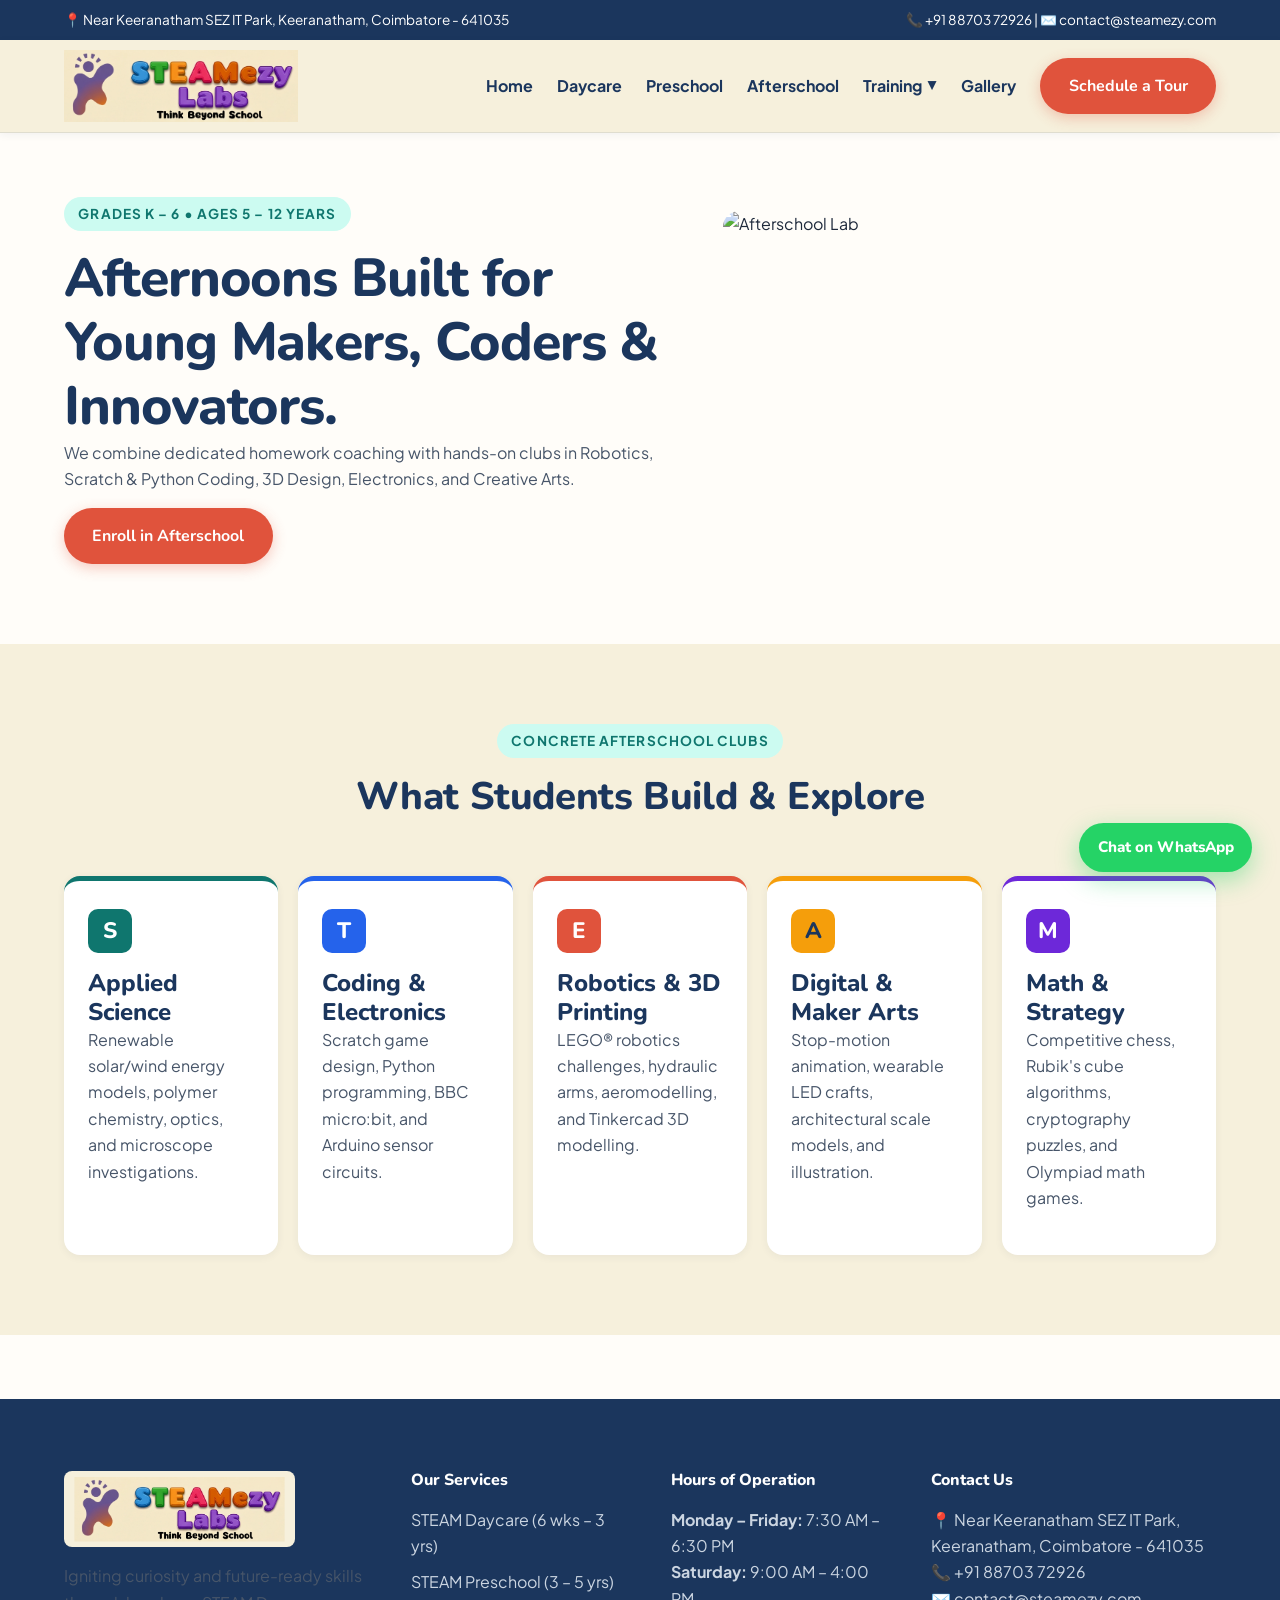
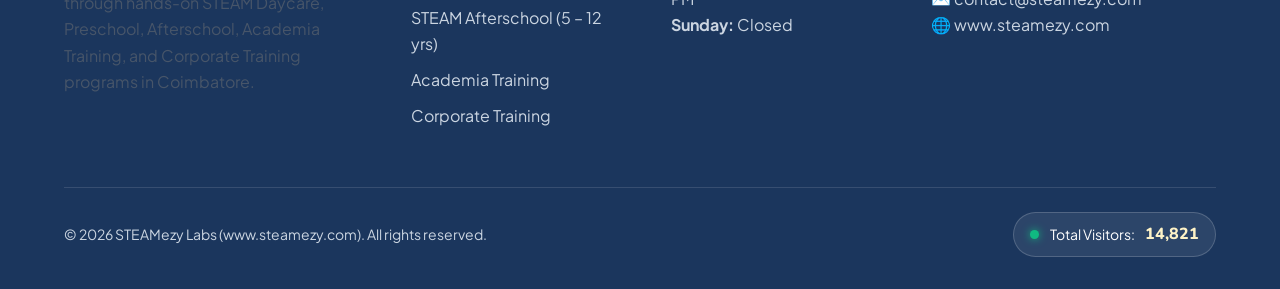
==== afterschool.html @ 74718ae8 "Add files via upload" ====
<!DOCTYPE html><html lang="en"><head><meta charset="UTF-8"><title>STEAM Afterschool (Ages 5 – 12 Years) | STEAMezy Labs Coimbatore</title><link rel="stylesheet" href="assets/css/styles.css"></head><body>
  <div class="top-bar">
    <div class="container top-bar-inner">
      <span>📍 Near Keeranatham SEZ IT Park, Keeranatham, Coimbatore - 641035</span>
      <div><span>📞 +91 88703 72926</span> | <span>✉️ contact@steamezy.com</span></div>
    </div>
  </div>
  <header class="site-header">
    <div class="container nav-container">
      <a href="index.html" class="logo"><img src="assets/images/logo.jpg" alt="STEAMezy Labs" class="logo-img"></a>
      <button class="mobile-nav-toggle" aria-label="Toggle Menu">☰</button>
      <nav id="primary-navigation" class="nav-menu">
        <a href="index.html" class="nav-link">Home</a>
        <a href="daycare.html" class="nav-link">Daycare</a>
        <a href="preschool.html" class="nav-link">Preschool</a>
        <a href="afterschool.html" class="nav-link">Afterschool</a>
        <div class="nav-dropdown">
          <a href="training.html" class="nav-link">Training <span class="dropdown-caret">▼</span></a>
          <ul class="dropdown-menu">
            <li><a href="training.html#academia-training" class="dropdown-item">Academia Training<small>Schools & Colleges</small></a></li>
            <li><a href="training.html#corporate-training" class="dropdown-item">Corporate Training<small>Tech & Innovation</small></a></li>
          </ul>
        </div>
        <a href="index.html#gallery" class="nav-link">Gallery</a>
        <a href="contact.html" class="btn btn-primary">Schedule a Tour</a>
      </nav>
    </div>
  </header>

    <main id="main-content"><section class="hero"><div class="container hero-grid">
      <div class="hero-content"><span class="eyebrow">Grades K – 6 • Ages 5 – 12 Years</span><h1>Afternoons Built for Young Makers, Coders & Innovators.</h1><p class="hero-lead">We combine dedicated homework coaching with hands-on clubs in Robotics, Scratch & Python Coding, 3D Design, Electronics, and Creative Arts.</p><a href="contact.html?program=Afterschool" class="btn btn-primary">Enroll in Afterschool</a></div>
      <div class="img-placeholder"><img src="assets/gallery/photo2.jpg" alt="Afterschool Lab" style="border-radius:16px; width:100%; height:340px; object-fit:cover;"></div>
    </div></section>
    <section class="section section-sand"><div class="container">
      <div class="section-header"><span class="eyebrow">Concrete Afterschool Clubs</span><h2>What Students Build & Explore</h2></div>
      <div class="steam-pillars">
        <div class="pillar-card pillar-s"><span class="pillar-letter">S</span><h3>Applied Science</h3><p>Renewable solar/wind energy models, polymer chemistry, optics, and microscope investigations.</p></div>
        <div class="pillar-card pillar-t"><span class="pillar-letter">T</span><h3>Coding & Electronics</h3><p>Scratch game design, Python programming, BBC micro:bit, and Arduino sensor circuits.</p></div>
        <div class="pillar-card pillar-e"><span class="pillar-letter">E</span><h3>Robotics & 3D Printing</h3><p>LEGO® robotics challenges, hydraulic arms, aeromodelling, and Tinkercad 3D modelling.</p></div>
        <div class="pillar-card pillar-a"><span class="pillar-letter">A</span><h3>Digital & Maker Arts</h3><p>Stop-motion animation, wearable LED crafts, architectural scale models, and illustration.</p></div>
        <div class="pillar-card pillar-m"><span class="pillar-letter">M</span><h3>Math & Strategy</h3><p>Competitive chess, Rubik's cube algorithms, cryptography puzzles, and Olympiad math games.</p></div>
      </div>
    </div></section></main>
  <footer class="site-footer">
    <div class="container">
      <div class="footer-grid">
        <div>
          <a href="index.html"><img src="assets/images/logo.jpg" alt="STEAMezy Labs" class="footer-logo-img"></a>
          <p>Igniting curiosity and future-ready skills through hands-on STEAM Daycare, Preschool, Afterschool, Academia Training, and Corporate Training programs in Coimbatore.</p>
        </div>
        <div>
          <h4>Our Services</h4>
          <ul class="footer-links">
            <li><a href="daycare.html">STEAM Daycare (6 wks – 3 yrs)</a></li>
            <li><a href="preschool.html">STEAM Preschool (3 – 5 yrs)</a></li>
            <li><a href="afterschool.html">STEAM Afterschool (5 – 12 yrs)</a></li>
            <li><a href="training.html#academia-training">Academia Training</a></li>
            <li><a href="training.html#corporate-training">Corporate Training</a></li>
          </ul>
        </div>
        <div>
          <h4>Hours of Operation</h4>
          <ul>
            <li><strong>Monday – Friday:</strong> 7:30 AM – 6:30 PM</li>
            <li><strong>Saturday:</strong> 9:00 AM – 4:00 PM</li>
            <li><strong>Sunday:</strong> Closed</li>
          </ul>
        </div>
        <div>
          <h4>Contact Us</h4>
          <ul>
            <li>📍 Near Keeranatham SEZ IT Park, Keeranatham, Coimbatore - 641035</li>
            <li>📞 +91 88703 72926</li>
            <li>✉️ contact@steamezy.com</li>
            <li>🌐 www.steamezy.com</li>
          </ul>
        </div>
      </div>
      <div class="footer-bottom">
        <span>&copy; 2026 STEAMezy Labs (www.steamezy.com). All rights reserved.</span>
        <div class="visitor-counter-box" aria-live="polite">
          <span class="visitor-dot" aria-hidden="true"></span>
          <span>Total Visitors:</span>
          <span id="visitor-count" class="visitor-digits">14,821</span>
        </div>
      </div>
    </div>
  </footer>
  <a href="https://wa.me/918870372926" id="whatsapp-float-btn" class="whatsapp-float" target="_blank" rel="noopener noreferrer">Chat on WhatsApp</a>
  <script src="assets/js/main.js"></script>
</body>
</html>
---- assets/css/styles.css ----
@import url('https://fonts.googleapis.com/css2?family=Nunito:wght@600;700;800&family=Plus+Jakarta+Sans:wght@400;500;600;700&display=swap');

:root {
  --bg-cream: #FFFDF9;
  --bg-sand: #F6F0DC;
  --bg-white: #FFFFFF;
  --primary-navy: #1B365D;
  --primary-teal: #0F766E;
  --primary-teal-light: #CCFBF1;
  --accent-coral: #E0533C;
  --accent-coral-hover: #C8412B;
  --accent-amber: #F59E0B;
  --accent-amber-light: #FEF3C7;
  --accent-purple: #6D28D9;
  --accent-purple-light: #EDE9FE;
  --accent-blue: #1D4ED8;
  --accent-blue-light: #DBEAFE;
  --text-dark: #1E293B;
  --text-muted: #475569;
  --border-light: #E2E8F0;
  --font-heading: 'Nunito', sans-serif;
  --font-body: 'Plus Jakarta Sans', sans-serif;
  --container-max: 1200px;
  --radius-sm: 8px;
  --radius-md: 16px;
  --radius-lg: 24px;
  --radius-pill: 9999px;
  --shadow-sm: 0 2px 8px rgba(27, 54, 93, 0.06);
  --shadow-md: 0 8px 24px rgba(27, 54, 93, 0.09);
  --shadow-lg: 0 16px 36px rgba(27, 54, 93, 0.12);
  --transition: 0.25s cubic-bezier(0.4, 0, 0.2, 1);
}

*, *::before, *::after { box-sizing: border-box; margin: 0; padding: 0; }
html { scroll-behavior: smooth; font-size: 16px; scroll-padding-top: 100px; }
body { font-family: var(--font-body); color: var(--text-dark); background-color: var(--bg-cream); line-height: 1.65; }
img, svg { max-width: 100%; display: block; }
a { color: var(--primary-navy); text-decoration: none; transition: color var(--transition); }
ul { list-style: none; }
:focus-visible { outline: 3px solid var(--accent-amber); outline-offset: 3px; }

.skip-link { position: absolute; top: -100px; left: 1rem; background: var(--primary-navy); color: var(--bg-white); padding: 0.75rem 1.25rem; border-radius: var(--radius-sm); z-index: 9999; font-weight: 600; }
.skip-link:focus { top: 1rem; }

h1, h2, h3, h4 { font-family: var(--font-heading); color: var(--primary-navy); line-height: 1.2; font-weight: 800; }
h1 { font-size: clamp(2.15rem, 4.2vw, 3.35rem); letter-spacing: -0.02em; }
h2 { font-size: clamp(1.7rem, 3.2vw, 2.4rem); letter-spacing: -0.01em; }
h3 { font-size: clamp(1.25rem, 2vw, 1.5rem); }
p { margin-bottom: 1rem; color: var(--text-muted); }

.container { width: 100%; max-width: var(--container-max); margin: 0 auto; padding: 0 1.5rem; }
.section { padding: 5rem 0; }
.section-sand { background-color: var(--bg-sand); }
.section-header { text-align: center; max-width: 720px; margin: 0 auto 3.5rem; }
.eyebrow { display: inline-block; font-size: 0.85rem; font-weight: 700; text-transform: uppercase; letter-spacing: 0.08em; color: var(--primary-teal); background: var(--primary-teal-light); padding: 0.35rem 0.9rem; border-radius: var(--radius-pill); margin-bottom: 1rem; }

.btn { display: inline-flex; align-items: center; justify-content: center; gap: 0.5rem; font-family: var(--font-heading); font-weight: 700; font-size: 1rem; padding: 0.8rem 1.65rem; border-radius: var(--radius-pill); border: 2px solid transparent; cursor: pointer; transition: all var(--transition); text-align: center; }
.btn-primary { background-color: var(--accent-coral); color: var(--bg-white); box-shadow: 0 4px 14px rgba(224, 83, 60, 0.3); }
.btn-primary:hover { background-color: var(--accent-coral-hover); transform: translateY(-2px); }
.btn-secondary { background-color: transparent; color: var(--primary-navy); border-color: var(--primary-navy); }
.btn-secondary:hover { background-color: var(--primary-navy); color: var(--bg-white); }

.top-bar { background-color: var(--primary-navy); color: var(--bg-white); font-size: 0.85rem; padding: 0.55rem 0; }
.top-bar-inner { display: flex; justify-content: space-between; align-items: center; flex-wrap: wrap; gap: 0.75rem; }
.top-bar a { color: var(--accent-amber-light); font-weight: 600; }

.site-header { position: sticky; top: 0; z-index: 1000; background-color: #F6F0DC; border-bottom: 1px solid rgba(27, 54, 93, 0.1); box-shadow: var(--shadow-sm); }
.nav-container { display: flex; align-items: center; justify-content: space-between; height: 92px; }
.logo-img { height: 72px; width: auto; max-width: 260px; object-fit: contain; }
.footer-logo-img { height: 76px; width: auto; max-width: 260px; object-fit: contain; background-color: #F6F0DC; padding: 0.35rem 0.65rem; margin-bottom: 1rem; border-radius: var(--radius-sm); }

.nav-menu { display: flex; align-items: center; gap: 1.5rem; }
.nav-link { font-weight: 700; color: var(--primary-navy); padding: 0.5rem 0; position: relative; display: inline-flex; align-items: center; gap: 0.35rem; }
.nav-link:hover, .nav-link[aria-current="page"] { color: var(--accent-coral); }

.nav-dropdown { position: relative; }
.dropdown-caret { font-size: 0.75rem; transition: transform var(--transition); }
.nav-dropdown:hover .dropdown-caret { transform: rotate(180deg); }
.dropdown-menu { position: absolute; top: calc(100% + 4px); left: 0; min-width: 235px; background: var(--bg-white); border: 1px solid var(--border-light); border-radius: var(--radius-md); box-shadow: var(--shadow-md); padding: 0.5rem; opacity: 0; visibility: hidden; transition: all var(--transition); z-index: 1100; }
.nav-dropdown:hover .dropdown-menu { opacity: 1; visibility: visible; }
.dropdown-item { display: block; padding: 0.65rem 1rem; border-radius: var(--radius-sm); font-weight: 600; font-size: 0.95rem; color: var(--text-dark); }
.dropdown-item:hover { background-color: var(--primary-teal-light); color: var(--primary-teal); }
.dropdown-item small { display: block; font-size: 0.78rem; font-weight: 500; color: var(--text-muted); }

.mobile-nav-toggle { display: none; background: none; border: 2px solid var(--primary-navy); border-radius: var(--radius-sm); padding: 0.5rem; cursor: pointer; color: var(--primary-navy); }

.hero { padding: 4rem 0 5rem; }
.hero-grid { display: grid; grid-template-columns: 1.1fr 0.9fr; gap: 3.5rem; align-items: center; }
.trust-badges { display: grid; grid-template-columns: repeat(3, 1fr); gap: 1rem; padding-top: 1.5rem; border-top: 1px solid var(--border-light); }
.trust-item strong { display: block; font-family: var(--font-heading); font-size: 1.2rem; color: var(--primary-navy); }
.trust-item span { font-size: 0.85rem; color: var(--text-muted); }

/* Gallery */
.gallery-wrapper { max-width: 1020px; margin: 0 auto; background: var(--bg-white); border-radius: var(--radius-lg); padding: 1.5rem; box-shadow: var(--shadow-lg); border: 1px solid var(--border-light); }
.gallery-main-stage { position: relative; width: 100%; height: clamp(300px, 52vw, 520px); border-radius: var(--radius-md); overflow: hidden; background-color: #0F172A; margin-bottom: 1.25rem; }
.gallery-main-img { width: 100%; height: 100%; object-fit: cover; transition: opacity 0.35s ease; }
.gallery-caption-bar { position: absolute; bottom: 0; left: 0; right: 0; background: linear-gradient(to top, rgba(15, 23, 42, 0.9), rgba(15, 23, 42, 0)); color: var(--bg-white); padding: 2rem 1.5rem 1.15rem; display: flex; justify-content: space-between; align-items: flex-end; }
.gallery-caption-bar h3 { color: var(--bg-white); font-size: 1.2rem; margin-bottom: 0.15rem; }
.gallery-caption-bar p { color: #E2E8F0; font-size: 0.9rem; margin: 0; }
.gallery-counter { background: rgba(255, 255, 255, 0.2); padding: 0.3rem 0.85rem; border-radius: var(--radius-pill); font-weight: 700; font-size: 0.85rem; }
.gallery-nav-btn { position: absolute; top: 50%; transform: translateY(-50%); width: 46px; height: 46px; border-radius: 50%; background: rgba(255, 255, 255, 0.9); color: var(--primary-navy); border: none; cursor: pointer; display: grid; place-items: center; font-size: 1.2rem; font-weight: 800; z-index: 5; }
.gallery-prev { left: 1rem; }
.gallery-next { right: 1rem; }
.gallery-roller-container { overflow: hidden; padding: 0.35rem 0; }
.gallery-roller-track { display: flex; gap: 0.85rem; overflow-x: auto; scroll-behavior: smooth; }
.gallery-thumb-btn { flex: 0 0 135px; height: 86px; border-radius: var(--radius-sm); overflow: hidden; border: 3px solid transparent; padding: 0; cursor: pointer; background: #E2E8F0; opacity: 0.65; transition: all var(--transition); }
.gallery-thumb-btn.is-active { border-color: var(--accent-coral); opacity: 1; }
.gallery-thumb-btn img { width: 100%; height: 100%; object-fit: cover; }

.grid-4 { display: grid; grid-template-columns: repeat(auto-fit, minmax(260px, 1fr)); gap: 1.5rem; }
.grid-3 { display: grid; grid-template-columns: repeat(auto-fit, minmax(310px, 1fr)); gap: 2rem; }
.grid-2 { display: grid; grid-template-columns: repeat(auto-fit, minmax(360px, 1fr)); gap: 2.5rem; }
.card { background: var(--bg-white); border-radius: var(--radius-md); padding: 2rem; border: 1px solid var(--border-light); box-shadow: var(--shadow-sm); display: flex; flex-direction: column; }
.card-badge { align-self: flex-start; font-size: 0.78rem; font-weight: 700; padding: 0.25rem 0.75rem; border-radius: var(--radius-pill); margin-bottom: 1rem; }
.badge-daycare { background: var(--accent-amber-light); color: #92400E; }
.badge-preschool { background: var(--primary-teal-light); color: var(--primary-teal); }
.badge-afterschool { background: var(--accent-purple-light); color: var(--accent-purple); }
.badge-training { background: var(--accent-blue-light); color: var(--accent-blue); }
.card-list { margin: 1rem 0 1.75rem; flex-grow: 1; }
.card-list li { display: flex; align-items: flex-start; gap: 0.6rem; margin-bottom: 0.6rem; font-size: 0.94rem; }
.card-list li::before { content: "✓"; color: var(--primary-teal); font-weight: 800; }

.steam-pillars { display: grid; grid-template-columns: repeat(auto-fit, minmax(200px, 1fr)); gap: 1.25rem; }
.pillar-card { background: var(--bg-white); padding: 1.75rem 1.5rem; border-radius: var(--radius-md); border-top: 5px solid var(--primary-navy); box-shadow: var(--shadow-sm); }
.pillar-s { border-top-color: var(--primary-teal); }
.pillar-t { border-top-color: #2563EB; }
.pillar-e { border-top-color: var(--accent-coral); }
.pillar-a { border-top-color: var(--accent-amber); }
.pillar-m { border-top-color: var(--accent-purple); }
.pillar-letter { display: inline-flex; width: 44px; height: 44px; border-radius: 10px; align-items: center; justify-content: center; font-family: var(--font-heading); font-weight: 800; font-size: 1.4rem; color: var(--bg-white); margin-bottom: 1rem; }
.pillar-s .pillar-letter { background: var(--primary-teal); }
.pillar-t .pillar-letter { background: #2563EB; }
.pillar-e .pillar-letter { background: var(--accent-coral); }
.pillar-a .pillar-letter { background: var(--accent-amber); color: var(--primary-navy); }
.pillar-m .pillar-letter { background: var(--accent-purple); }

.timeline { max-width: 820px; margin: 0 auto; display: grid; gap: 1rem; }
.timeline-item { background: var(--bg-white); border: 1px solid var(--border-light); border-radius: var(--radius-md); padding: 1.25rem 1.75rem; display: grid; grid-template-columns: 150px 1fr; gap: 1.5rem; align-items: center; }
.timeline-time { font-family: var(--font-heading); font-weight: 800; color: var(--primary-teal); font-size: 1rem; }

.form-card { background: var(--bg-white); padding: 2.5rem; border-radius: var(--radius-lg); box-shadow: var(--shadow-md); border: 1px solid var(--border-light); }
.form-row { display: grid; grid-template-columns: 1fr 1fr; gap: 1.25rem; }
.form-group { margin-bottom: 1.25rem; }
.form-group.full-width { grid-column: 1 / -1; }
.form-label { display: block; font-weight: 600; font-size: 0.925rem; color: var(--primary-navy); margin-bottom: 0.4rem; }
.form-control { width: 100%; padding: 0.8rem 1rem; border: 1.5px solid var(--border-light); border-radius: var(--radius-sm); font-family: var(--font-body); font-size: 1rem; color: var(--text-dark); background-color: var(--bg-cream); }
.form-control:focus { border-color: var(--primary-teal); background-color: var(--bg-white); outline: none; }

.cta-banner { background: var(--primary-navy); color: var(--bg-white); border-radius: var(--radius-lg); padding: 3.5rem 2.5rem; text-align: center; }
.cta-banner h2, .cta-banner p { color: var(--bg-white); }
.cta-banner p { opacity: 0.9; max-width: 600px; margin: 0.75rem auto 2rem; }

.site-footer { background-color: var(--primary-navy); color: #CBD5E1; padding: 4.5rem 0 2rem; margin-top: 4rem; }
.footer-grid { display: grid; grid-template-columns: 1.4fr 1fr 1fr 1.3fr; gap: 2.5rem; margin-bottom: 3rem; }
.site-footer h3, .site-footer h4 { color: var(--bg-white); margin-bottom: 1rem; }
.footer-links li { margin-bottom: 0.6rem; }
.footer-links a { color: #CBD5E1; }
.footer-links a:hover { color: var(--accent-amber-light); }
.social-links { display: flex; flex-wrap: wrap; gap: 0.65rem; margin-top: 1.25rem; }
.social-btn { width: 40px; height: 40px; border-radius: 50%; background: rgba(255, 255, 255, 0.1); color: var(--bg-white); display: inline-flex; align-items: center; justify-content: center; border: 1px solid rgba(255, 255, 255, 0.15); transition: all var(--transition); }
.social-btn:hover { background: var(--accent-coral); transform: translateY(-2px); }
.social-btn svg { width: 18px; height: 18px; fill: currentColor; }

.visitor-counter-box { display: inline-flex; align-items: center; gap: 0.65rem; background: rgba(255, 255, 255, 0.08); border: 1px solid rgba(255, 255, 255, 0.18); padding: 0.5rem 1rem; border-radius: var(--radius-pill); color: var(--bg-white); font-size: 0.875rem; }
.visitor-dot { width: 9px; height: 9px; border-radius: 50%; background-color: #10B981; box-shadow: 0 0 8px #10B981; }
.visitor-digits { font-family: var(--font-heading); font-weight: 800; font-size: 1rem; color: var(--accent-amber-light); }
.footer-bottom { border-top: 1px solid rgba(255, 255, 255, 0.12); padding-top: 1.5rem; display: flex; justify-content: space-between; align-items: center; flex-wrap: wrap; gap: 1rem; font-size: 0.875rem; }

.whatsapp-float { position: fixed; bottom: 1.75rem; right: 1.75rem; z-index: 9990; display: inline-flex; align-items: center; gap: 0.65rem; background-color: #25D366; color: #FFFFFF; padding: 0.75rem 1.15rem; border-radius: var(--radius-pill); box-shadow: 0 8px 24px rgba(37, 211, 102, 0.4); font-family: var(--font-heading); font-weight: 800; font-size: 0.95rem; text-decoration: none; transition: all var(--transition); }
.whatsapp-float:hover { background-color: #1EBE5D; transform: translateY(-3px) scale(1.02); }
.whatsapp-float svg { width: 26px; height: 26px; fill: currentColor; }

@media (max-width: 980px) {
  .hero-grid, .footer-grid { grid-template-columns: 1fr; }
  .mobile-nav-toggle { display: block; }
  .nav-menu { position: absolute; top: 92px; left: 0; right: 0; background: var(--bg-white); flex-direction: column; align-items: flex-start; padding: 1.5rem; gap: 1rem; border-bottom: 2px solid var(--border-light); display: none; box-shadow: var(--shadow-md); }
  .nav-menu.is-open { display: flex; }
}
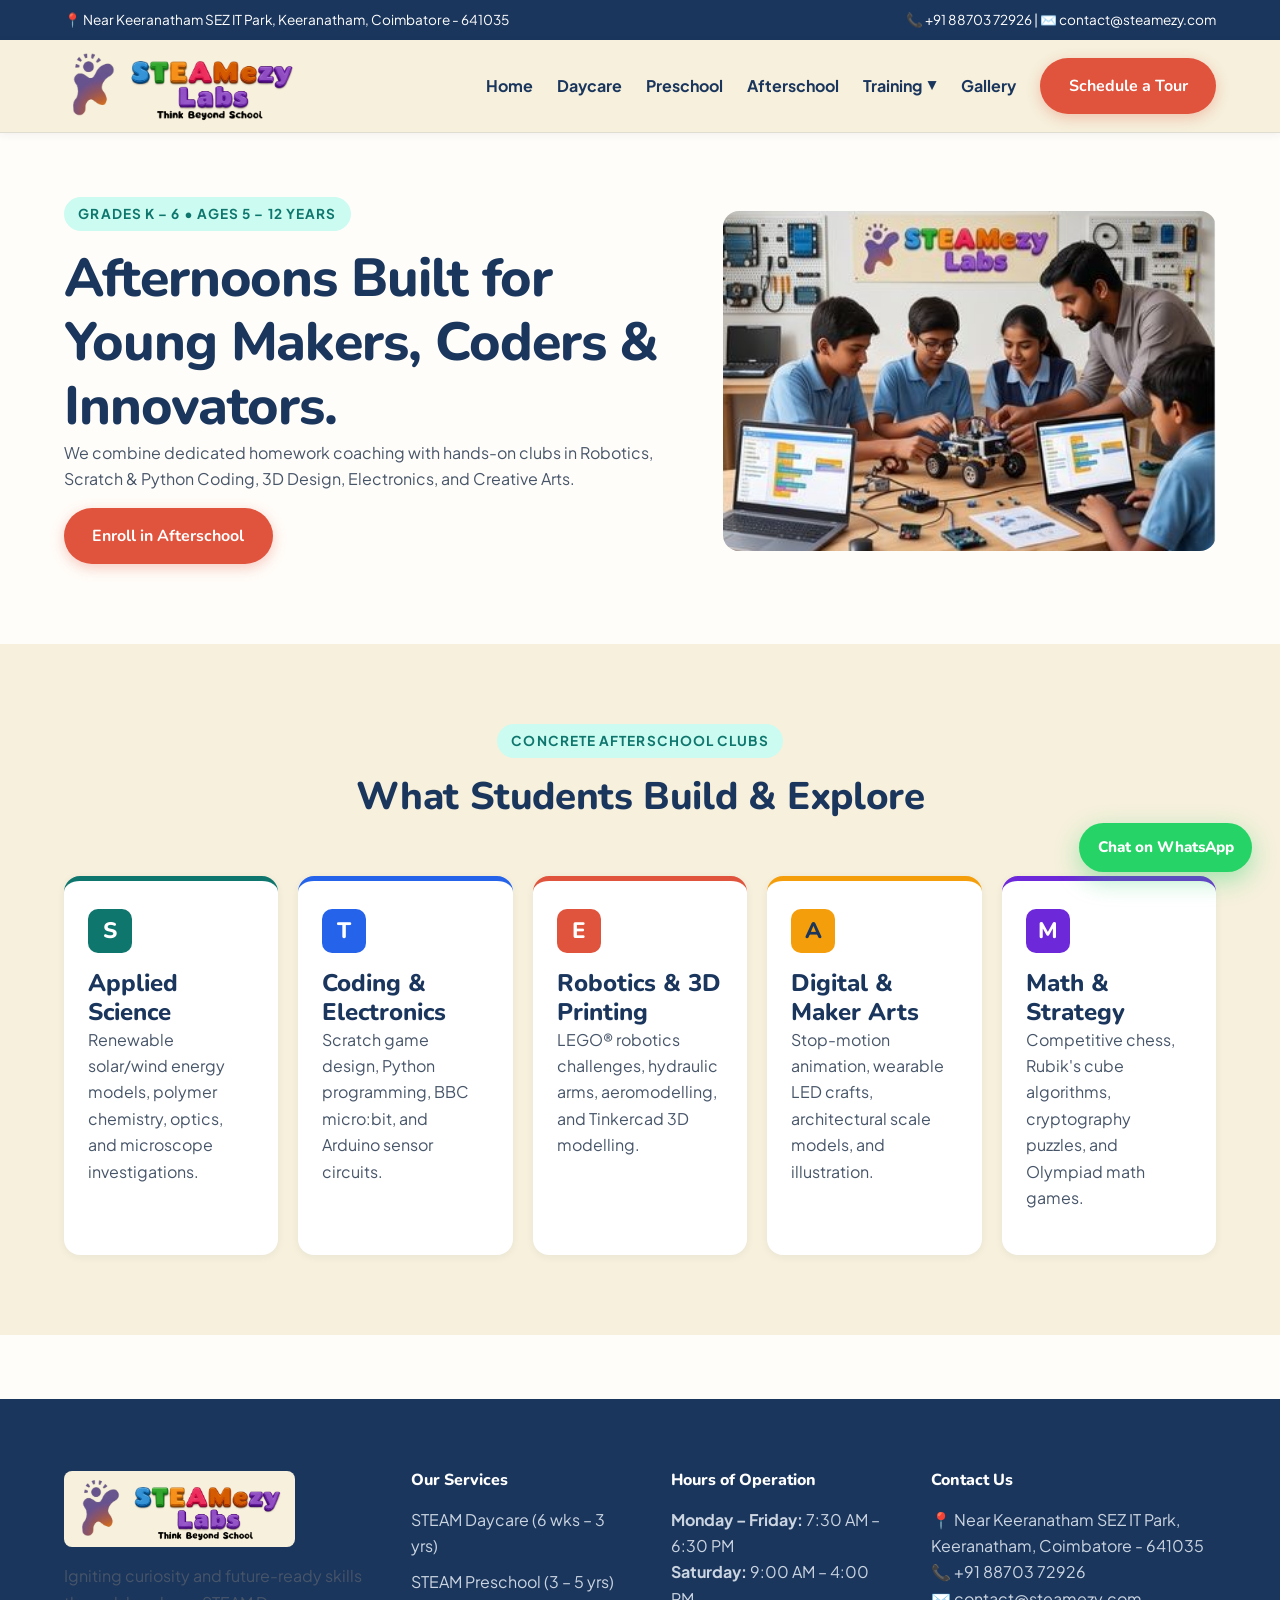
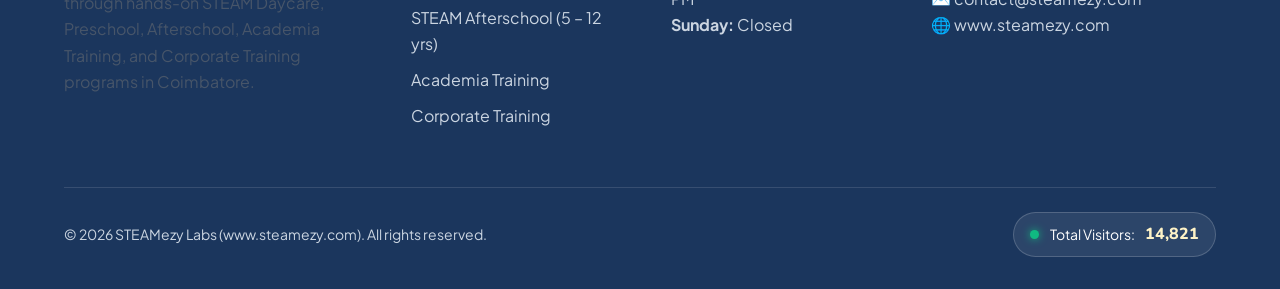
==== commit 01230b5e: "Update afterschool.html" ====
--- a/afterschool.html
+++ b/afterschool.html
@@ -7,7 +7,7 @@
   </div>
   <header class="site-header">
     <div class="container nav-container">
-      <a href="index.html" class="logo"><img src="assets/images/logo.jpg" alt="STEAMezy Labs" class="logo-img"></a>
+      <a href="index.html" class="logo"><img src="assets/images/logo.png" alt="STEAMezy Labs" class="logo-img"></a>
       <button class="mobile-nav-toggle" aria-label="Toggle Menu">☰</button>
       <nav id="primary-navigation" class="nav-menu">
         <a href="index.html" class="nav-link">Home</a>
@@ -45,7 +45,7 @@
     <div class="container">
       <div class="footer-grid">
         <div>
-          <a href="index.html"><img src="assets/images/logo.jpg" alt="STEAMezy Labs" class="footer-logo-img"></a>
+          <a href="index.html"><img src="assets/images/logo.png" alt="STEAMezy Labs" class="footer-logo-img"></a>
           <p>Igniting curiosity and future-ready skills through hands-on STEAM Daycare, Preschool, Afterschool, Academia Training, and Corporate Training programs in Coimbatore.</p>
         </div>
         <div>
@@ -89,4 +89,4 @@
   <a href="https://wa.me/918870372926" id="whatsapp-float-btn" class="whatsapp-float" target="_blank" rel="noopener noreferrer">Chat on WhatsApp</a>
   <script src="assets/js/main.js"></script>
 </body>
-</html>+</html>
